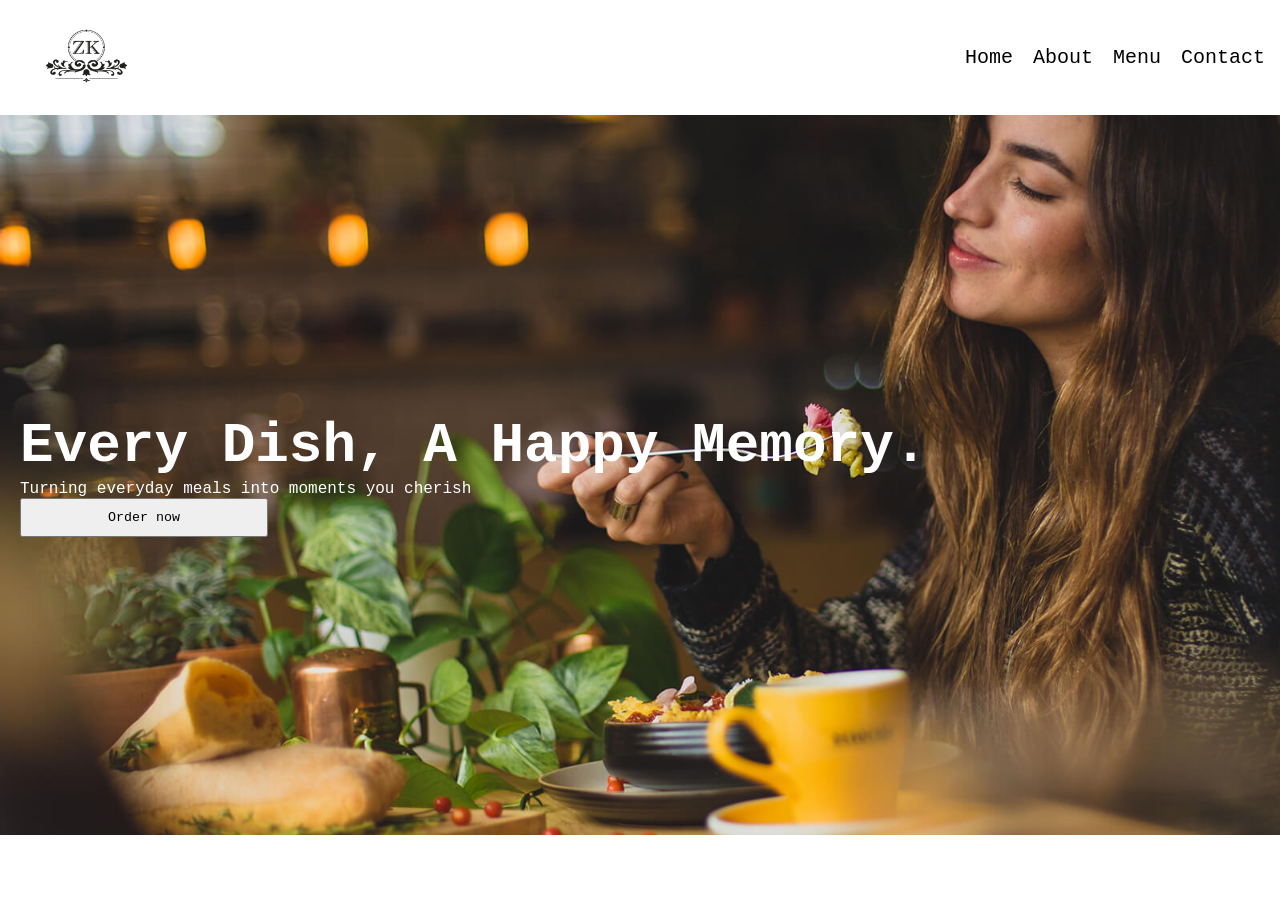
==== index.html @ be9feeba "trial" ====
<!DOCTYPE html>
<html lang="en">

<head>
    <meta charset="UTF-8">
    <meta name="viewport" content="width=device-width, initial-scale=1.0">
    <title>Document</title>
    <link rel="stylesheet" href="css/index.css" />
</head>

<body>

    <header class="header">
        <img src="./images/logo.png" class="logo" />
        <nav class="nav-bar">
            <a href="#">Home</a>
            <a href="#">About</a>
            <a href="#">Menu</a>
            <a href="#">Contact</a>
        </nav>
    </header>
    <main>
        <div class="hero-container">
            <h1 class="hero-page">Every Dish, A Happy Memory.</h1>
            <p>Turning everyday meals into moments you cherish</p>
            <div>
                <button class="order-now">Order now</button>
            </div>

        </div>
    </main>

</body>

</html>
---- css/index.css ----
*{
    font-family: SFMono-Regular, Menlo, Monaco, Consolas, "Liberation Mono", "Courier New", monospace;
     margin:0;
    padding:0;
    box-sizing: border-box;
}


.header {
    background-color:white;

    display:flex;
    flex-direction: row;
    justify-content: space-between;
    align-items: center;
    box-shadow: 0 4px 8px rgba(0,0,0,0.2);
    width:100%;
}
.nav-bar {
    display: flex;
    gap:20px;
    padding:15px;
}
a{
    text-decoration: none;
    font-size:20px;
    color:black
}

.logo {
    width:auto;
    object-fit: contain;
    height:115px;
    display: block;
}

/* ============= hero page starts ============== */

.hero-container{
    background-image: url("../images/hero\ page.jpg");
    height:80vh;
    /* background-position: center; */
   background-repeat: no-repeat;
   background-size: cover;
   background-attachment: fixed;
   color:white;
   padding:20px;
   display:flex;
   flex-direction:column;
   justify-content: center;


}

.hero-page {
    line-height:1.2;
    font-weight: bold;
    
    font-size:3.5em;
}

.order-now {
    padding:10px;
    width:20%;
}
/* ============= hero page starts ============== */
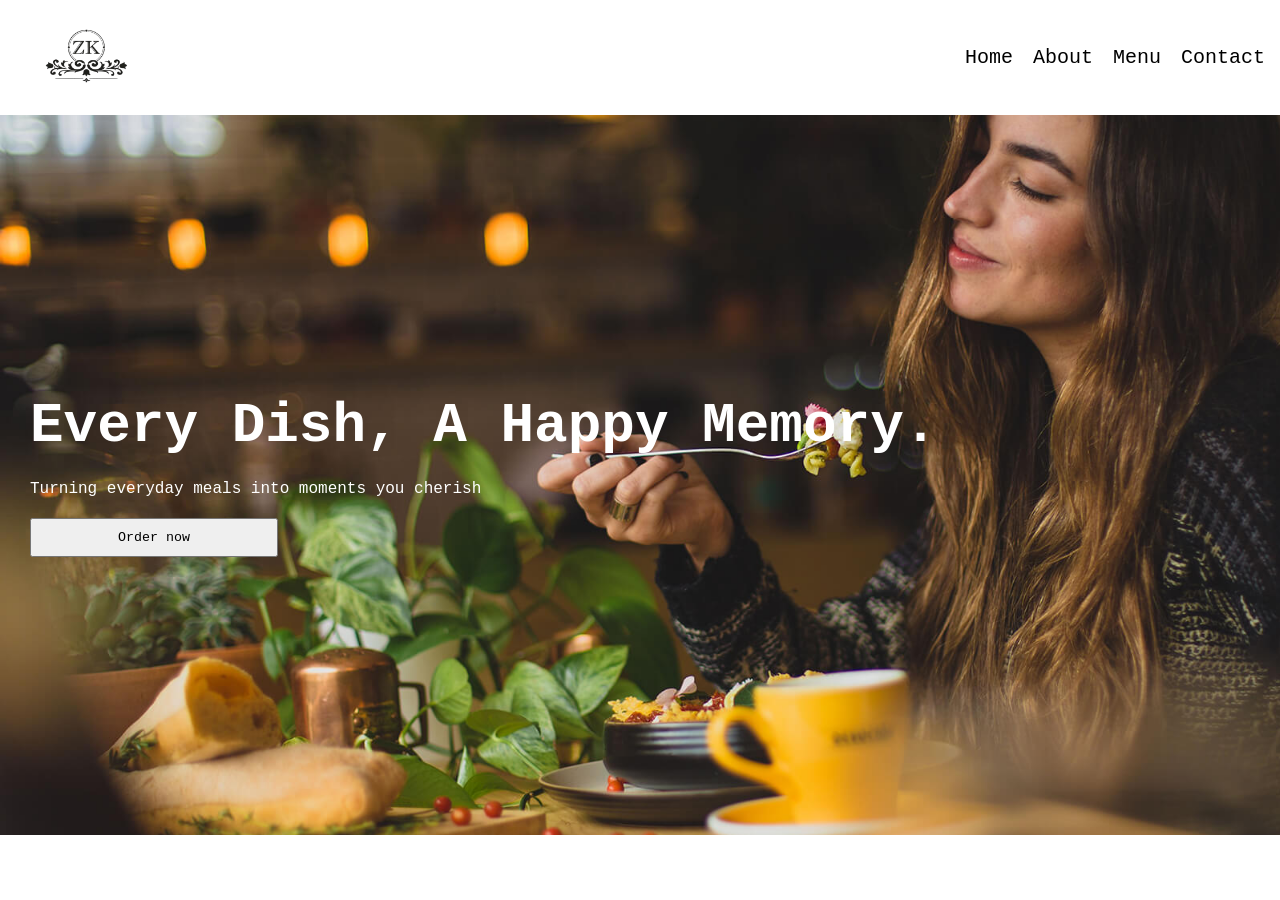
==== commit ace72067: "update alignment" ====
--- a/index.html
+++ b/index.html
@@ -22,7 +22,7 @@
     <main>
         <div class="hero-container">
             <h1 class="hero-page">Every Dish, A Happy Memory.</h1>
-            <p>Turning everyday meals into moments you cherish</p>
+            <p class="hero-para">Turning everyday meals into moments you cherish</p>
             <div>
                 <button class="order-now">Order now</button>
             </div>
--- a/css/index.css
+++ b/css/index.css
@@ -55,13 +55,16 @@
 .hero-page {
     line-height:1.2;
     font-weight: bold;
-    
+    padding:10px;
     font-size:3.5em;
 }
-
+.hero-para {
+    padding:10px;
+}
 .order-now {
     padding:10px;
     width:20%;
+    margin:10px;
 }
 /* ============= hero page starts ============== */
 
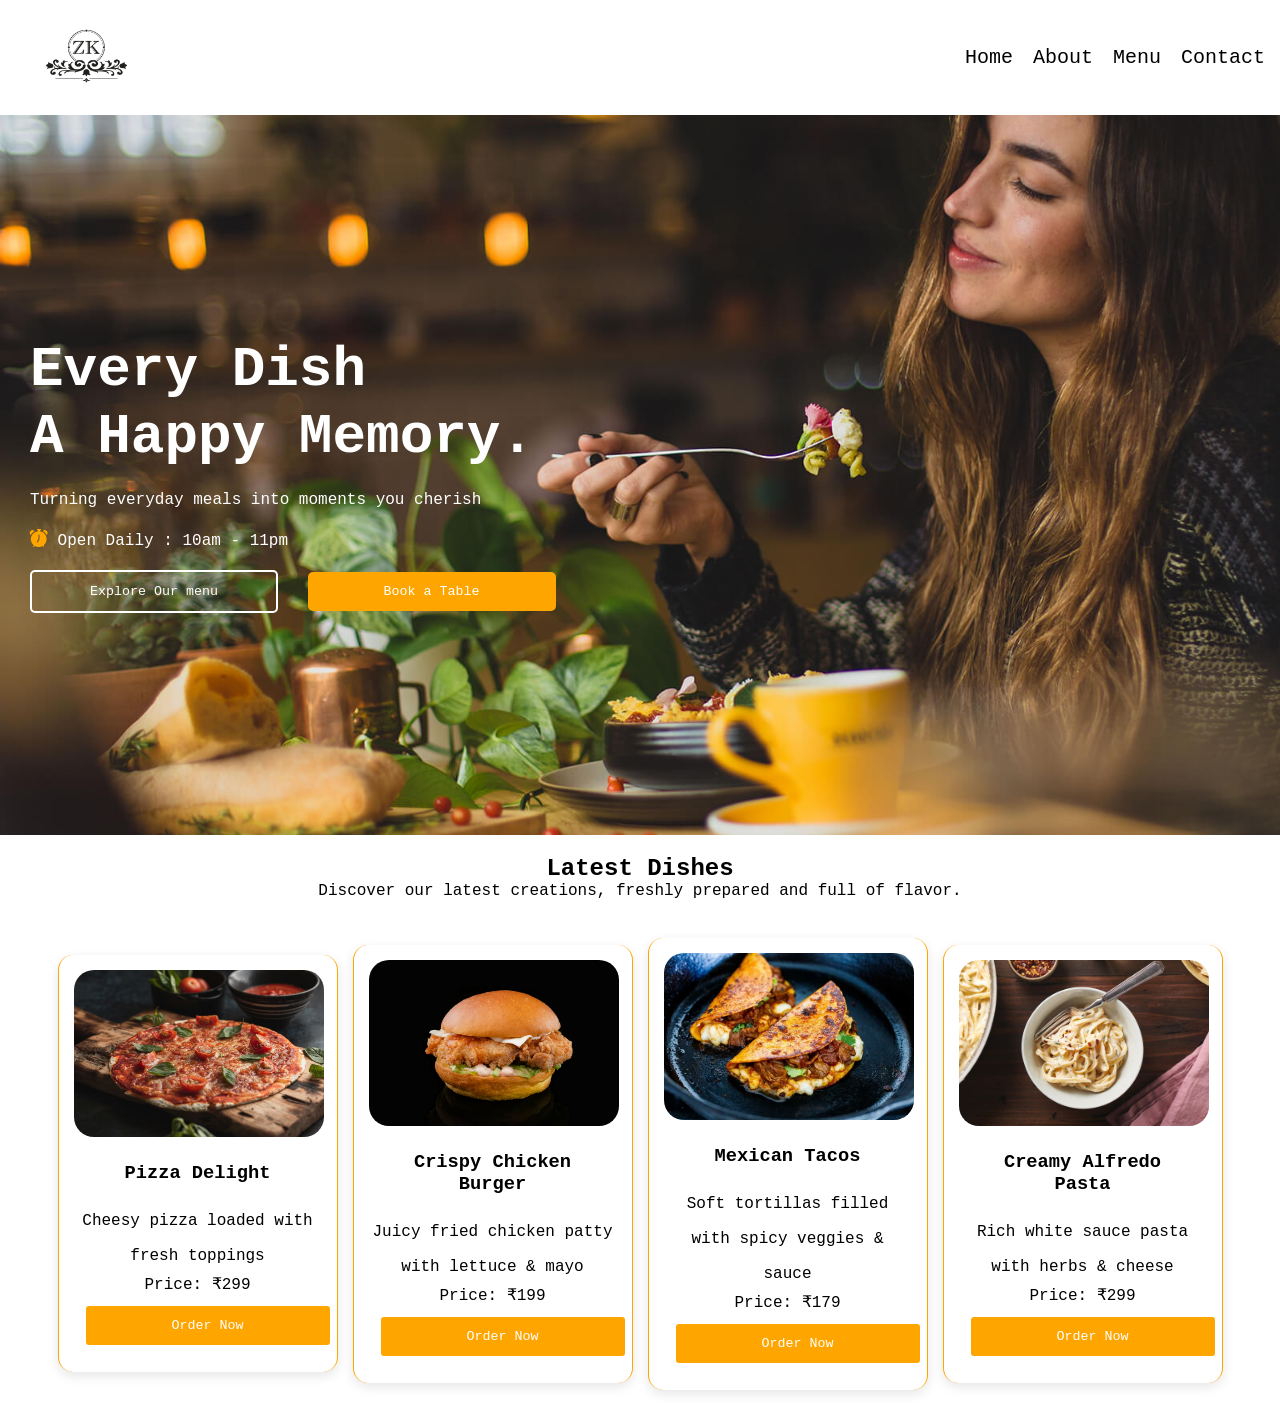
==== commit 1a1c5cb6: "update latest dish section" ====
--- a/index.html
+++ b/index.html
@@ -6,6 +6,7 @@
     <meta name="viewport" content="width=device-width, initial-scale=1.0">
     <title>Document</title>
     <link rel="stylesheet" href="css/index.css" />
+    <link rel="stylesheet" href="https://cdn.jsdelivr.net/npm/bootstrap-icons@1.13.1/font/bootstrap-icons.min.css">
 </head>
 
 <body>
@@ -21,15 +22,72 @@
     </header>
     <main>
         <div class="hero-container">
-            <h1 class="hero-page">Every Dish, A Happy Memory.</h1>
+            <h1 class="hero-page">Every Dish <br />A Happy Memory.</h1>
             <p class="hero-para">Turning everyday meals into moments you cherish</p>
+            <p class="time"> <i class="bi bi-alarm-fill time-icon"></i> Open Daily : 10am - 11pm</p>
             <div>
-                <button class="order-now">Order now</button>
+                <button class="order-now-1">Explore Our menu</button>
+                <button class="explore-now">Book a Table</button>
             </div>
 
         </div>
     </main>
 
+
+
+    <!-- ==========================Latest section ====================  -->
+    <section style="padding:20px; text-align:center">
+        <h1>Latest Dishes</h1>
+        <p>Discover our latest creations, freshly prepared and full of flavor.</p>
+        <br />
+
+        <div class="latest-container">
+            <div class="food-card">
+
+                <img src="./images/pizza-1latest.avif" class="latest-img" />
+                <div class="food-sub-img">
+                    <h3 style="text-align:center;padding:20px;">Pizza Delight</h3>
+                    <p style="line-height:35px;">Cheesy pizza loaded with fresh toppings</p>
+                    <p>Price: ₹299</p>
+                    <button class="order-now">Order Now</button>
+                </div>
+            </div>
+            <div class="food-card">
+
+                <img src="./images/burger-latest.avif" class="latest-img" />
+                <div class="food-sub-img">
+                    <h3 style="text-align:center;padding:20px;">Crispy Chicken Burger</h3>
+                    <p style="line-height:35px;">Juicy fried chicken patty with lettuce & mayo</p>
+                    <p>Price: ₹199</p>
+                    <button class="order-now">Order Now</button>
+                </div>
+            </div>
+            <div class="food-card">
+
+                <img src="./images/mexiaca-1.webp" class="latest-img" />
+                <div class="food-sub-img">
+                    <h3 style="text-align:center;padding:20px;">Mexican Tacos</h3>
+                    <p style="line-height:35px;">Soft tortillas filled with spicy veggies & sauce</p>
+                    <p>Price: ₹179</p>
+                    <button class="order-now">Order Now</button>
+                </div>
+            </div>
+            <div class="food-card">
+
+                <img src="./images/pasta-1.jpg" class="latest-img" />
+                <div class="food-sub-img">
+                    <h3 style="text-align:center;padding:20px;">Creamy Alfredo Pasta</h3>
+                    <p style="line-height:35px;">Rich white sauce pasta with herbs & cheese</p>
+                    <p>Price: ₹299</p>
+                    <button class="order-now">Order Now</button>
+                </div>
+            </div>
+        </div>
+
+    </section>
+
+    <!-- ==========================Latest section ==================== -->
+
 </body>
 
 </html>
--- a/css/index.css
+++ b/css/index.css
@@ -1,70 +1,143 @@
-*{
+* {
     font-family: SFMono-Regular, Menlo, Monaco, Consolas, "Liberation Mono", "Courier New", monospace;
-     margin:0;
-    padding:0;
+    margin: 0;
+    padding: 0;
     box-sizing: border-box;
+
 }
 
 
+
 .header {
-    background-color:white;
+    background-color: white;
 
-    display:flex;
+    display: flex;
     flex-direction: row;
     justify-content: space-between;
     align-items: center;
-    box-shadow: 0 4px 8px rgba(0,0,0,0.2);
-    width:100%;
+    box-shadow: 0 4px 8px rgba(0, 0, 0, 0.2);
+    width: 100%;
 }
+
 .nav-bar {
     display: flex;
-    gap:20px;
-    padding:15px;
+    gap: 20px;
+    padding: 15px;
 }
-a{
+
+a {
     text-decoration: none;
-    font-size:20px;
-    color:black
+    font-size: 20px;
+    color: black
 }
 
 .logo {
-    width:auto;
+    width: auto;
     object-fit: contain;
-    height:115px;
+    height: 115px;
     display: block;
 }
 
 /* ============= hero page starts ============== */
 
-.hero-container{
+.hero-container {
     background-image: url("../images/hero\ page.jpg");
-    height:80vh;
+    height: 80vh;
     /* background-position: center; */
-   background-repeat: no-repeat;
-   background-size: cover;
-   background-attachment: fixed;
-   color:white;
-   padding:20px;
-   display:flex;
-   flex-direction:column;
-   justify-content: center;
+    background-repeat: no-repeat;
+    background-size: cover;
+    background-attachment: fixed;
+    color: white;
+    padding: 20px;
+    display: flex;
+    flex-direction: column;
+    justify-content: center;
 
 
 }
 
 .hero-page {
-    line-height:1.2;
+    line-height: 1.2;
     font-weight: bold;
-    padding:10px;
-    font-size:3.5em;
+    padding: 10px;
+    font-size: 3.5em;
 }
+
 .hero-para {
-    padding:10px;
+    padding: 10px;
 }
-.order-now {
-    padding:10px;
-    width:20%;
-    margin:10px;
+
+.order-now-1 {
+    padding: 12px;
+    width: 20%;
+    margin: 10px;
+    background-color: transparent;
+    border: 2px solid white;
+    border-radius: 5px;
+    color: white;
 }
+
+.explore-now {
+    padding: 12px;
+    width: 20%;
+    margin: 10px;
+    background-color: orange;
+    /* border: 2px solid white; */
+    border-radius: 5px;
+    color: white;
+    border-style: none;
+
+}
+
+.time {
+    padding: 10px;
+}
+
+.time-icon {
+    color: orange;
+    font-size: 18px;
+}
+
 /* ============= hero page starts ============== */
 
+/* ============= latest Dishes ============== */
+
+.latest-img {
+    width: 250px;
+    object-fit: cover;
+    border-radius: 20px;
+}
+
+.latest-container {
+    margin-top: 20px;
+    display: flex;
+    flex-direction: row;
+    gap: 15px;
+    flex-wrap: wrap;
+    justify-content: center;
+    align-items: center;
+}
+
+.food-card {
+    padding: 15px;
+    border-radius: 15px;
+    background-color:white;
+    box-shadow: 0 4px 12px rgba(0, 0, 0, 0.1);
+    color:black;
+    width: 280px;
+    border-right: 1px solid orange;
+    border-left: 1px solid orange;
+} 
+
+
+.order-now {
+    padding: 12px;
+    width: 100%;
+    margin: 10px;
+    background-color:orange;
+    border: 2px solid white;
+    border-radius: 5px;
+    color: white;
+}
+
+/* ============= latest Dishes ============== */
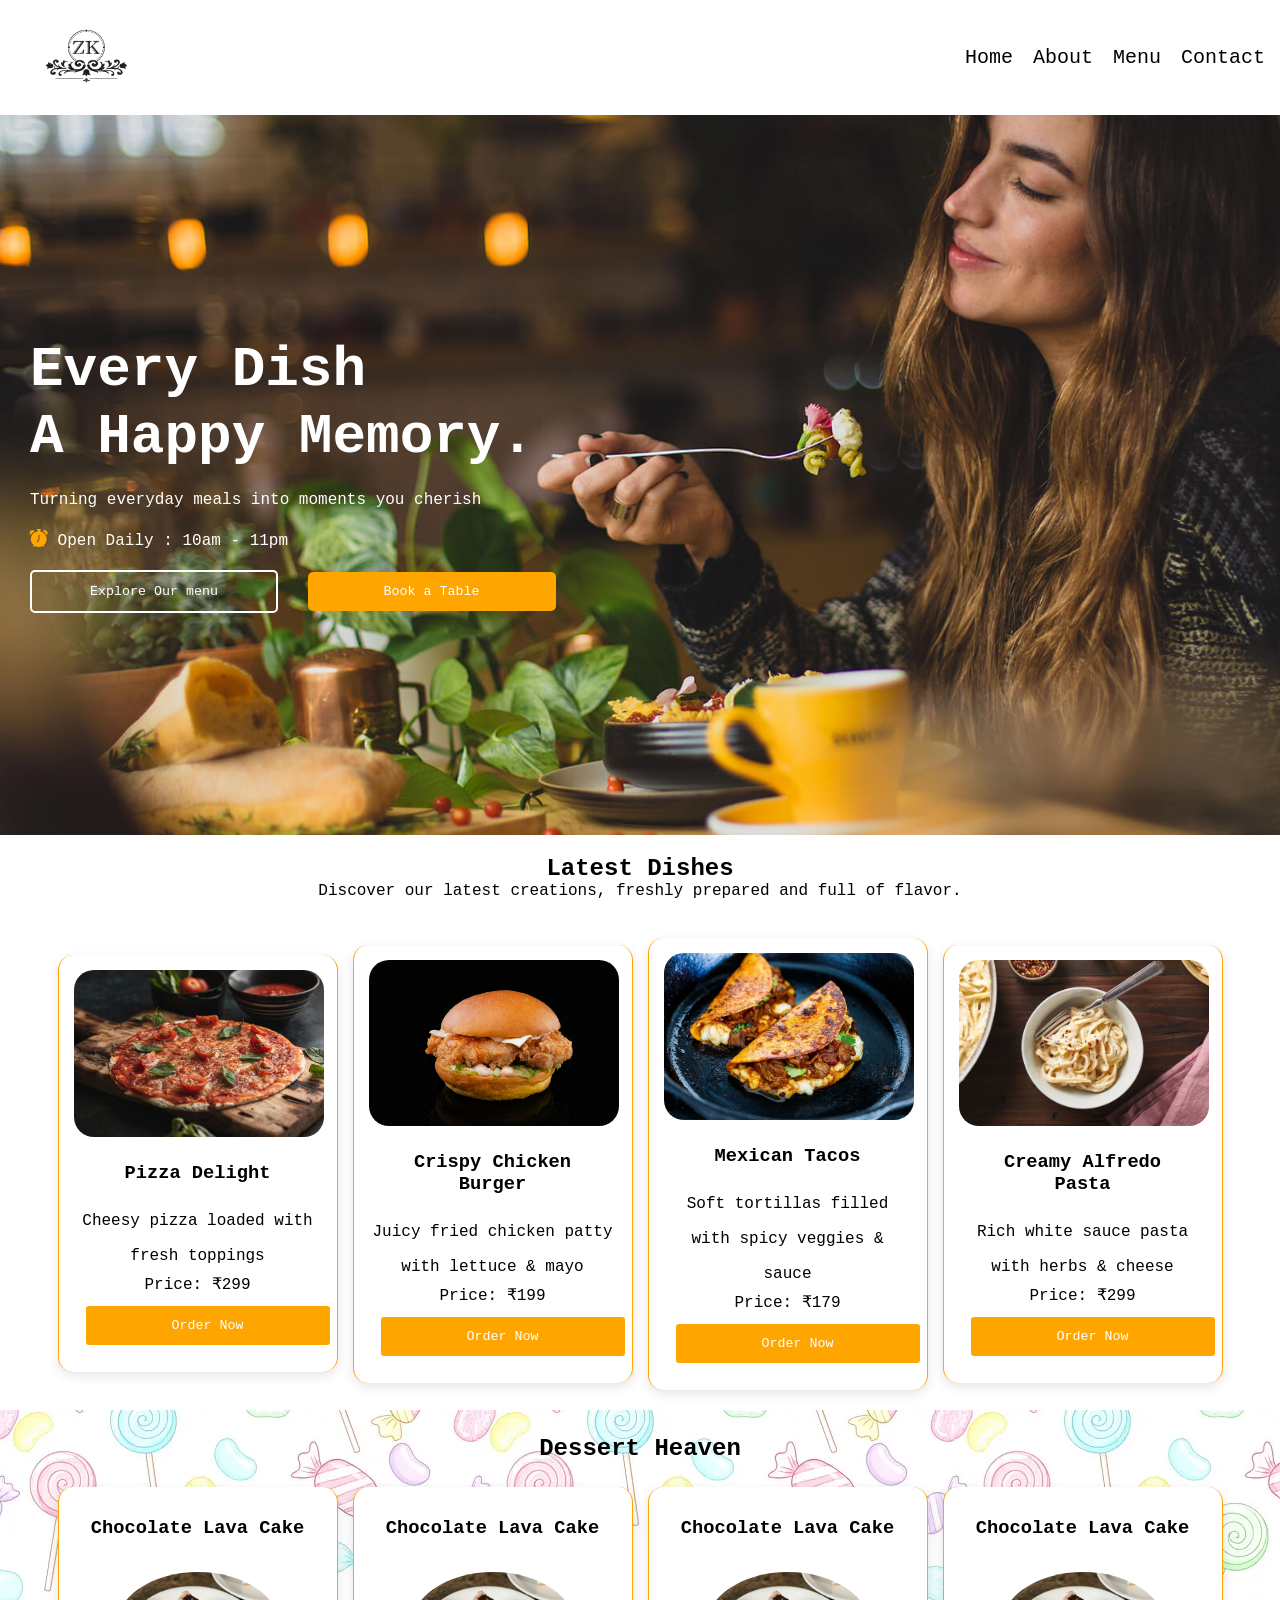
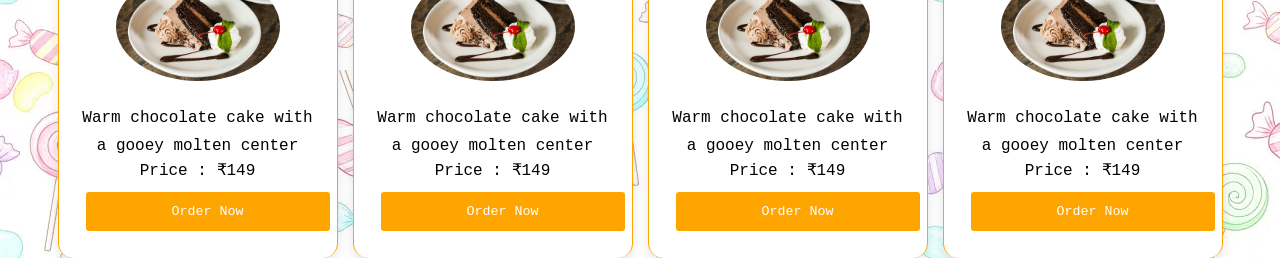
==== commit 946c5d60: "sweet section" ====
--- a/index.html
+++ b/index.html
@@ -88,6 +88,48 @@
 
     <!-- ==========================Latest section ==================== -->
 
+
+    <section class="desert-section">
+        <h1 style = "text-align: center; padding:25px;">Dessert Heaven</h1>
+
+        <div class="sweet-container">
+            <div class="sweet-sub">
+                <h3 style="padding:15px;">Chocolate Lava Cake</h3>
+                <img src="./images/s-1.avif" class="sweet-image" />
+
+                <p style="line-height:28px;">Warm chocolate cake with a gooey molten center</p>
+                <p>Price : ₹149</p>
+                <button class="order-now">Order Now</button>
+            </div>
+             <div class="sweet-sub">
+                <h3 style="padding:15px;">Chocolate Lava Cake</h3>
+                <img src="./images/s-1.avif" class="sweet-image" />
+
+                <p style="line-height:28px;">Warm chocolate cake with a gooey molten center</p>
+                <p>Price : ₹149</p>
+                <button class="order-now">Order Now</button>
+            </div>
+             <div class="sweet-sub">
+                <h3 style="padding:15px;">Chocolate Lava Cake</h3>
+                <img src="./images/s-1.avif" class="sweet-image" />
+
+                <p style="line-height:28px;">Warm chocolate cake with a gooey molten center</p>
+                <p>Price : ₹149</p>
+                <button class="order-now">Order Now</button>
+            </div>
+             <div class="sweet-sub">
+                <h3 style="padding:15px;">Chocolate Lava Cake</h3>
+                <img src="./images/s-1.avif" class="sweet-image" />
+
+                <p style="line-height:28px;">Warm chocolate cake with a gooey molten center</p>
+                <p>Price : ₹149</p>
+                <button class="order-now">Order Now</button>
+            </div>
+
+
+        </div>
+    </section>
+
 </body>
 
 </html>
--- a/css/index.css
+++ b/css/index.css
@@ -121,23 +121,56 @@
 .food-card {
     padding: 15px;
     border-radius: 15px;
-    background-color:white;
+    background-color: white;
     box-shadow: 0 4px 12px rgba(0, 0, 0, 0.1);
-    color:black;
+    color: black;
     width: 280px;
     border-right: 1px solid orange;
     border-left: 1px solid orange;
-} 
+}
 
 
 .order-now {
     padding: 12px;
     width: 100%;
     margin: 10px;
-    background-color:orange;
+    background-color: orange;
     border: 2px solid white;
     border-radius: 5px;
     color: white;
 }
 
-/* ============= latest Dishes ============== */+/* ============= latest Dishes ============== */
+
+.desert-section {
+    background-image: url("../images/sweet-heropage.webp")
+}
+
+.sweet-image {
+    width: 200px;
+    border-radius: 50%;
+    padding:18px;
+}
+
+.sweet-container {
+    display: flex;
+    flex-direction: row;
+    gap: 15px;
+    flex-wrap: wrap;
+    justify-content: center;
+    align-items: center;
+
+}
+
+.sweet-sub {
+    width: 280px;
+    padding: 15px;
+    border-radius: 15px;
+    background-color: white;
+    box-shadow: 0 4px 12px rgba(0, 0, 0, 0.1);
+    color: black;
+   text-align: center;
+    border-right: 1px solid orange;
+    border-left: 1px solid orange;
+
+}
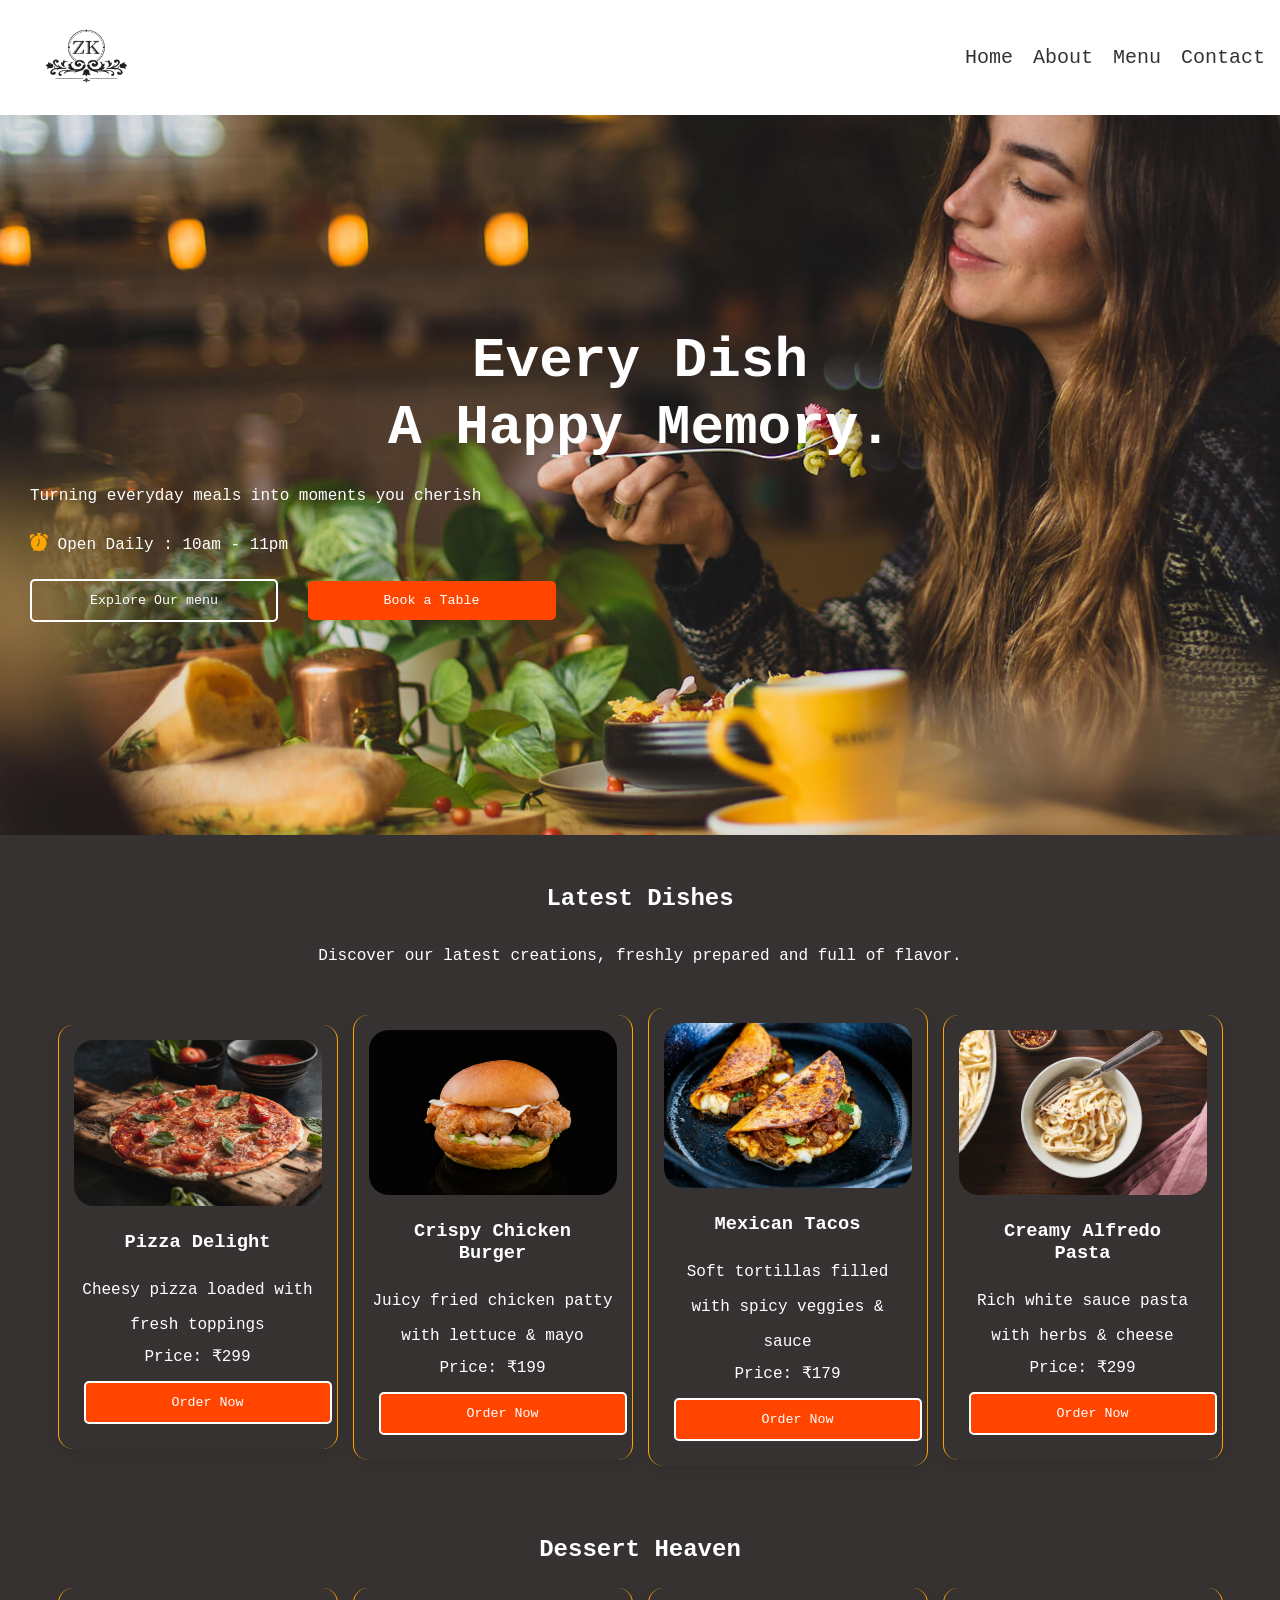
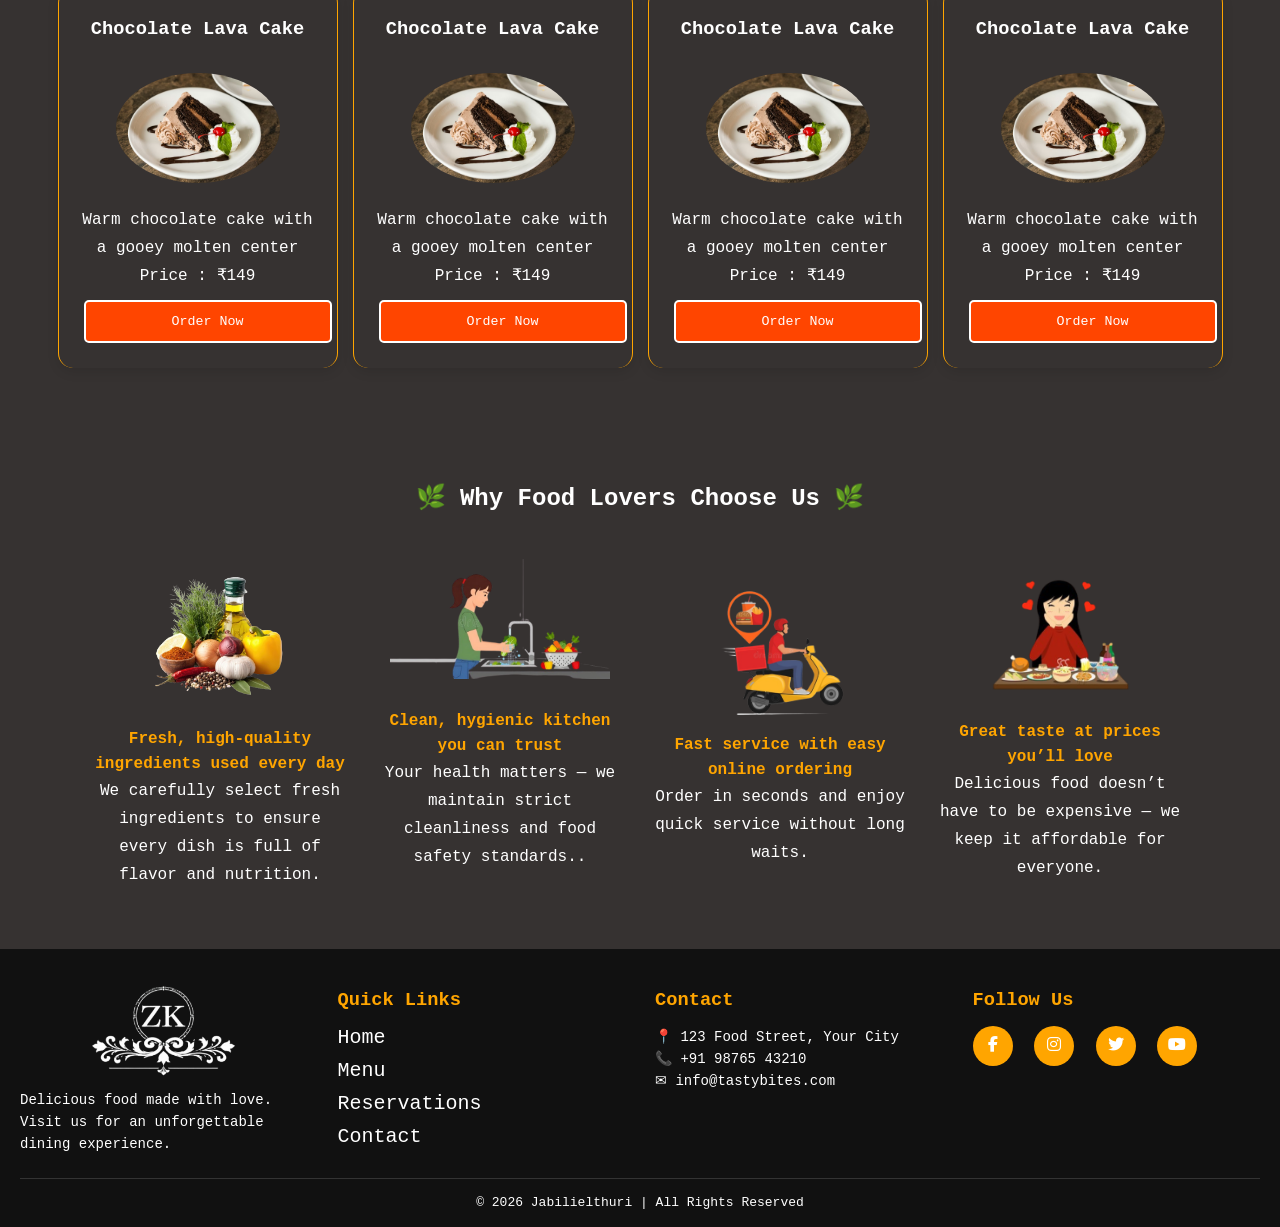
==== commit 426d0648: "add footer" ====
--- a/index.html
+++ b/index.html
@@ -7,6 +7,7 @@
     <title>Document</title>
     <link rel="stylesheet" href="css/index.css" />
     <link rel="stylesheet" href="https://cdn.jsdelivr.net/npm/bootstrap-icons@1.13.1/font/bootstrap-icons.min.css">
+    <link rel="stylesheet" href="https://cdnjs.cloudflare.com/ajax/libs/font-awesome/6.5.0/css/all.min.css">
 </head>
 
 <body>
@@ -88,9 +89,10 @@
 
     <!-- ==========================Latest section ==================== -->
 
+    <!-- ==========================Desert section ==================== -->
 
     <section class="desert-section">
-        <h1 style = "text-align: center; padding:25px;">Dessert Heaven</h1>
+        <h1 style="text-align: center; padding:25px;">Dessert Heaven</h1>
 
         <div class="sweet-container">
             <div class="sweet-sub">
@@ -101,23 +103,23 @@
                 <p>Price : ₹149</p>
                 <button class="order-now">Order Now</button>
             </div>
-             <div class="sweet-sub">
-                <h3 style="padding:15px;">Chocolate Lava Cake</h3>
-                <img src="./images/s-1.avif" class="sweet-image" />
-
-                <p style="line-height:28px;">Warm chocolate cake with a gooey molten center</p>
-                <p>Price : ₹149</p>
-                <button class="order-now">Order Now</button>
-            </div>
-             <div class="sweet-sub">
-                <h3 style="padding:15px;">Chocolate Lava Cake</h3>
-                <img src="./images/s-1.avif" class="sweet-image" />
-
-                <p style="line-height:28px;">Warm chocolate cake with a gooey molten center</p>
-                <p>Price : ₹149</p>
-                <button class="order-now">Order Now</button>
-            </div>
-             <div class="sweet-sub">
+            <div class="sweet-sub">
+                <h3 style="padding:15px;">Chocolate Lava Cake</h3>
+                <img src="./images/s-1.avif" class="sweet-image" />
+
+                <p style="line-height:28px;">Warm chocolate cake with a gooey molten center</p>
+                <p>Price : ₹149</p>
+                <button class="order-now">Order Now</button>
+            </div>
+            <div class="sweet-sub">
+                <h3 style="padding:15px;">Chocolate Lava Cake</h3>
+                <img src="./images/s-1.avif" class="sweet-image" />
+
+                <p style="line-height:28px;">Warm chocolate cake with a gooey molten center</p>
+                <p>Price : ₹149</p>
+                <button class="order-now">Order Now</button>
+            </div>
+            <div class="sweet-sub">
                 <h3 style="padding:15px;">Chocolate Lava Cake</h3>
                 <img src="./images/s-1.avif" class="sweet-image" />
 
@@ -130,6 +132,92 @@
         </div>
     </section>
 
+    <!-- ==========================Latest section ==================== -->
+
+    <!-- ==========================Why choose us  section ==================== -->
+
+    <section>
+        <h1>🌿 Why Food Lovers Choose Us 🌿</h1>
+
+        <div class="choose-container">
+            <div class="choose-card">
+                <img src="./images/fresh-1.png" class="fresh-img" />
+                <h4>Fresh, high-quality ingredients used every day</h4>
+                <p>We carefully select fresh ingredients to ensure every dish is full of flavor and nutrition.</p>
+
+            </div>
+            <div class="choose-card">
+                <img src="./images/why-cleaning.png" class="fresh-img-1" />
+                <h4 style="padding-top:25px;">Clean, hygienic kitchen you can trust</h4>
+                <p>Your health matters — we maintain strict cleanliness and food safety standards..</p>
+
+            </div>
+
+            <div class="choose-card">
+                <img src="./images/why-fast.png" class="fresh-img" />
+                <h4 style="margin-top:-15px;">Fast service with easy online ordering</h4>
+                <p>Order in seconds and enjoy quick service without long waits.</p>
+
+            </div>
+
+            <div class="choose-card">
+                <img src="./images/happy-food.png" class="fresh-img" />
+                <h4 style="margin-top:-25px;">Great taste at prices you’ll love</h4>
+                <p>Delicious food doesn’t have to be expensive — we keep it affordable for everyone.</p>
+
+            </div>
+
+
+
+        </div>
+
+    </section>
+
+    <!-- ==========================Why choose us  section ==================== -->
+
+    <footer class="footer">
+        <div class="footer-container">
+
+            <div class="footer-section">
+                <img src="./images/white-logo-1.png" class="logo-1" />
+                <p style="margin-top:-45px;">Delicious food made with love. Visit us for an unforgettable dining experience.</p>
+            </div>
+
+            <div class="footer-section">
+                <h3>Quick Links</h3>
+                <ul>
+                    <li><a href="#">Home</a></li>
+                    <li><a href="#">Menu</a></li>
+                    <li><a href="#">Reservations</a></li>
+                    <li><a href="#">Contact</a></li>
+                </ul>
+            </div>
+
+            <div class="footer-section">
+                <h3>Contact</h3>
+                <p>📍 123 Food Street, Your City</p>
+                <p>📞 +91 98765 43210</p>
+                <p>✉ info@tastybites.com</p>
+            </div>
+
+            <div class="footer-section">
+                <h3>Follow Us</h3>
+                <div class="socials">
+                    <a href="#"><i class="fab fa-facebook-f"></i></a>
+                    <a href="#"><i class="fab fa-instagram"></i></a>
+                    <a href="#"><i class="fab fa-twitter"></i></a>
+                    <a href="#"><i class="fab fa-youtube"></i></a>
+                </div>
+            </div>
+
+        </div>
+
+        <div class="footer-bottom">
+            <p>© 2026 Jabilielthuri | All Rights Reserved</p>
+        </div>
+    </footer>
+
+
 </body>
 
 </html>
--- a/css/index.css
+++ b/css/index.css
@@ -7,6 +7,14 @@
 }
 
 
+body {
+    font-family:
+        "Noto Color Emoji",
+        "Segoe UI Emoji",
+        "Apple Color Emoji",
+        sans-serif;
+    background-color: #363231;
+}
 
 .header {
     background-color: white;
@@ -24,6 +32,16 @@
     gap: 20px;
     padding: 15px;
 }
+
+@media (max-width:996px) {
+    .nav-bar {
+        display: none;
+
+    }
+
+
+}
+
 
 a {
     text-decoration: none;
@@ -81,7 +99,7 @@
     padding: 12px;
     width: 20%;
     margin: 10px;
-    background-color: orange;
+    background-color: orangered;
     /* border: 2px solid white; */
     border-radius: 5px;
     color: white;
@@ -121,9 +139,9 @@
 .food-card {
     padding: 15px;
     border-radius: 15px;
-    background-color: white;
+    background-color: transparent;
     box-shadow: 0 4px 12px rgba(0, 0, 0, 0.1);
-    color: black;
+    color: white;
     width: 280px;
     border-right: 1px solid orange;
     border-left: 1px solid orange;
@@ -134,7 +152,7 @@
     padding: 12px;
     width: 100%;
     margin: 10px;
-    background-color: orange;
+    background-color: orangered;
     border: 2px solid white;
     border-radius: 5px;
     color: white;
@@ -143,13 +161,16 @@
 /* ============= latest Dishes ============== */
 
 .desert-section {
-    background-image: url("../images/sweet-heropage.webp")
+    /* background-image: url("../images/sweet-heropage.webp"); */
+    padding: 25px;
+    height: auto;
+    color: white;
 }
 
 .sweet-image {
     width: 200px;
     border-radius: 50%;
-    padding:18px;
+    padding: 18px;
 }
 
 .sweet-container {
@@ -166,11 +187,194 @@
     width: 280px;
     padding: 15px;
     border-radius: 15px;
-    background-color: white;
+    background-color: transparent;
     box-shadow: 0 4px 12px rgba(0, 0, 0, 0.1);
     color: black;
-   text-align: center;
+    text-align: center;
     border-right: 1px solid orange;
     border-left: 1px solid orange;
 
+}
+
+.choose-container {
+    display: flex;
+    flex-direction: row;
+    flex-wrap: wrap;
+    justify-content: center;
+    align-items: center;
+    gap: 30px;
+
+
+}
+
+.choose-card {
+    width: 250px;
+    text-align: center;
+}
+
+p {
+    line-height: 28px;
+    color: white;
+}
+
+h4 {
+    line-height: 25px;
+    color: orange;
+}
+
+h1 {
+    text-align: center;
+    padding: 30px;
+    color: white;
+}
+
+h3 {
+    color: white;
+}
+
+.fresh-img {
+    width: 180px;
+    padding: 20px;
+}
+
+.fresh-img-1 {
+    width: 220px;
+}
+
+
+
+
+h1,
+h2,
+h3,
+h4,
+h5,
+h6 {}
+
+a,
+a:hover,
+a:focus,
+a:active {
+    text-decoration: none;
+    outline: none;
+}
+
+a,
+a:active,
+a:focus {
+    color: #333;
+    text-decoration: none;
+    transition-timing-function: ease-in-out;
+    -ms-transition-timing-function: ease-in-out;
+    -moz-transition-timing-function: ease-in-out;
+    -webkit-transition-timing-function: ease-in-out;
+    -o-transition-timing-function: ease-in-out;
+    transition-duration: .2s;
+    -ms-transition-duration: .2s;
+    -moz-transition-duration: .2s;
+    -webkit-transition-duration: .2s;
+    -o-transition-duration: .2s;
+}
+
+ul {
+    margin: 0;
+    padding: 0;
+    list-style: none;
+}
+
+img {
+    max-width: 100%;
+    height: auto;
+}
+
+section {
+    padding: 60px 0;
+    /* min-height: 100vh;*/
+}
+
+
+
+body {
+    margin: 0;
+    font-family: Arial, sans-serif;
+}
+
+.footer {
+    background-color: #111;
+    color: #fff;
+    padding: 40px 20px 10px;
+}
+
+.footer-container {
+    display: grid;
+    grid-template-columns: repeat(auto-fit, minmax(220px, 1fr));
+    gap: 30px;
+}
+
+.footer-section h2,
+.footer-section h3 {
+    margin-bottom: 15px;
+    color:orange;
+}
+
+.footer-section p {
+    font-size: 14px;
+    line-height: 1.6;
+}
+
+.footer-section ul {
+    list-style: none;
+    padding: 0;
+}
+
+.footer-section ul li {
+    margin-bottom: 10px;
+}
+
+.footer-section ul li a {
+    text-decoration: none;
+    color: white;
+    transition: 0.3s;
+}
+
+.footer-section ul li a:hover {
+    color: #ff9800;
+}
+
+/* Social Icons */
+.socials a {
+    display: inline-block;
+    margin-right: 12px;
+    width: 40px;
+    height: 40px;
+    line-height: 40px;
+    text-align: center;
+    background: orange;
+    border-radius: 50%;
+    color: #fff;
+    transition: 0.3s;
+    font-size: 16px;
+}
+
+.socials a:hover {
+    background: #ff9800;
+    color: #111;
+    transform: scale(1.1);
+}
+
+.logo {
+    color: #ff9800;
+}
+
+.footer-bottom {
+    text-align: center;
+    border-top: 1px solid #333;
+    margin-top: 20px;
+    padding-top: 10px;
+    font-size: 13px;
+    color: #aaa;
+}
+
+.logo-1 {
+    margin-top:-18%;
 }
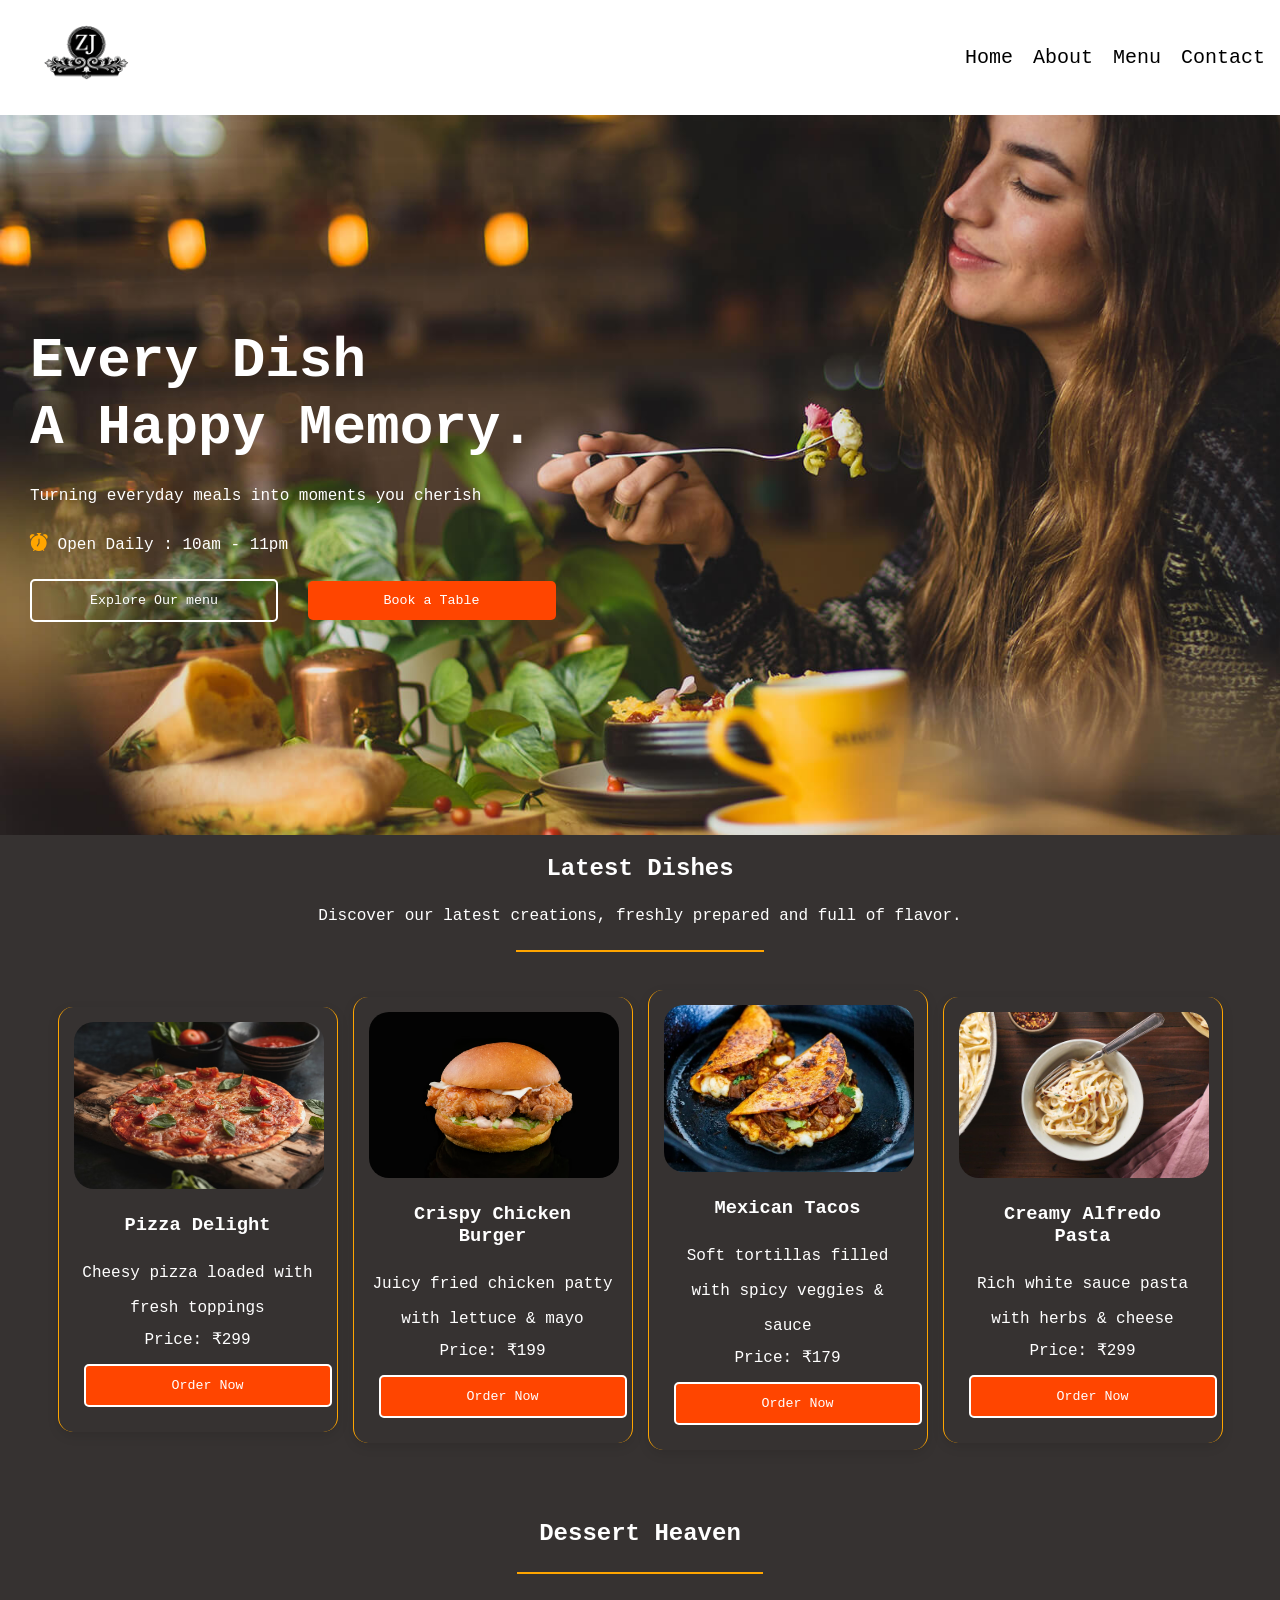
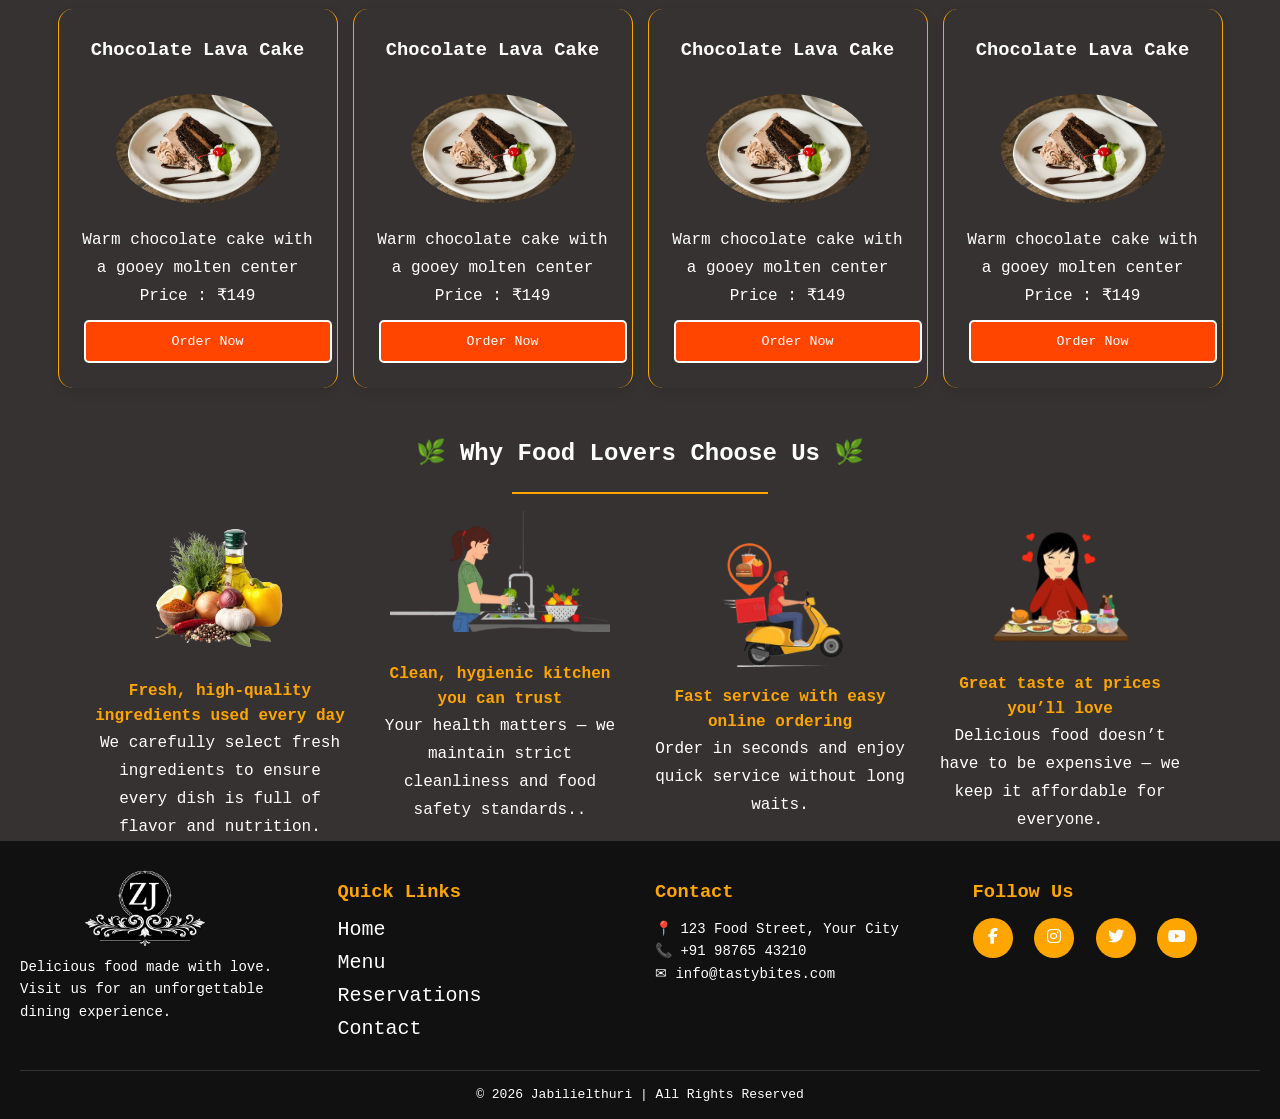
==== commit 855bfcc8: "added about.html page" ====
--- a/index.html
+++ b/index.html
@@ -6,6 +6,7 @@
     <meta name="viewport" content="width=device-width, initial-scale=1.0">
     <title>Document</title>
     <link rel="stylesheet" href="css/index.css" />
+      <link rel="stylesheet" href="css/navbar.css" />
     <link rel="stylesheet" href="https://cdn.jsdelivr.net/npm/bootstrap-icons@1.13.1/font/bootstrap-icons.min.css">
     <link rel="stylesheet" href="https://cdnjs.cloudflare.com/ajax/libs/font-awesome/6.5.0/css/all.min.css">
 </head>
@@ -13,17 +14,17 @@
 <body>
 
     <header class="header">
-        <img src="./images/logo.png" class="logo" />
+        <img src="./images/black logo.png" class="logo" />
         <nav class="nav-bar">
-            <a href="#">Home</a>
-            <a href="#">About</a>
+            <a href="index.html">Home</a>
+            <a href="about.html">About</a>
             <a href="#">Menu</a>
             <a href="#">Contact</a>
         </nav>
     </header>
     <main>
         <div class="hero-container">
-            <h1 class="hero-page">Every Dish <br />A Happy Memory.</h1>
+            <h1 id="hero-page">Every Dish <br />A Happy Memory.</h1>
             <p class="hero-para">Turning everyday meals into moments you cherish</p>
             <p class="time"> <i class="bi bi-alarm-fill time-icon"></i> Open Daily : 10am - 11pm</p>
             <div>
@@ -39,7 +40,8 @@
     <!-- ==========================Latest section ====================  -->
     <section style="padding:20px; text-align:center">
         <h1>Latest Dishes</h1>
-        <p>Discover our latest creations, freshly prepared and full of flavor.</p>
+        <p style="padding:20px;">Discover our latest creations, freshly prepared and full of flavor.</p>
+        <hr style="border: 1px solid orange; width: 20%; margin: 0 auto;">
         <br />
 
         <div class="latest-container">
@@ -93,6 +95,7 @@
 
     <section class="desert-section">
         <h1 style="text-align: center; padding:25px;">Dessert Heaven</h1>
+        <hr style="border: 1px solid orange; width: 20%; margin: 0 auto;">
 
         <div class="sweet-container">
             <div class="sweet-sub">
@@ -137,8 +140,9 @@
     <!-- ==========================Why choose us  section ==================== -->
 
     <section>
-        <h1>🌿 Why Food Lovers Choose Us 🌿</h1>
-
+        <h1 style="color:white;text-align:center;padding:25px;">🌿 Why Food Lovers Choose Us 🌿</h1>
+
+        <hr style="border: 1px solid orange; width: 20%; margin: 0 auto;">
         <div class="choose-container">
             <div class="choose-card">
                 <img src="./images/fresh-1.png" class="fresh-img" />
@@ -179,7 +183,7 @@
         <div class="footer-container">
 
             <div class="footer-section">
-                <img src="./images/white-logo-1.png" class="logo-1" />
+                <img src="./images/logo-zj-white.png" class="logo-1" />
                 <p style="margin-top:-45px;">Delicious food made with love. Visit us for an unforgettable dining experience.</p>
             </div>
 
--- a/css/index.css
+++ b/css/index.css
@@ -7,54 +7,6 @@
 }
 
 
-body {
-    font-family:
-        "Noto Color Emoji",
-        "Segoe UI Emoji",
-        "Apple Color Emoji",
-        sans-serif;
-    background-color: #363231;
-}
-
-.header {
-    background-color: white;
-
-    display: flex;
-    flex-direction: row;
-    justify-content: space-between;
-    align-items: center;
-    box-shadow: 0 4px 8px rgba(0, 0, 0, 0.2);
-    width: 100%;
-}
-
-.nav-bar {
-    display: flex;
-    gap: 20px;
-    padding: 15px;
-}
-
-@media (max-width:996px) {
-    .nav-bar {
-        display: none;
-
-    }
-
-
-}
-
-
-a {
-    text-decoration: none;
-    font-size: 20px;
-    color: black
-}
-
-.logo {
-    width: auto;
-    object-fit: contain;
-    height: 115px;
-    display: block;
-}
 
 /* ============= hero page starts ============== */
 
@@ -74,7 +26,7 @@
 
 }
 
-.hero-page {
+#hero-page {
     line-height: 1.2;
     font-weight: bold;
     padding: 10px;
@@ -180,6 +132,7 @@
     flex-wrap: wrap;
     justify-content: center;
     align-items: center;
+    margin-top:35px;
 
 }
 
@@ -222,10 +175,8 @@
     color: orange;
 }
 
-h1 {
-    text-align: center;
-    padding: 30px;
-    color: white;
+h1{
+    color:white;
 }
 
 h3 {
@@ -244,137 +195,23 @@
 
 
 
-h1,
-h2,
-h3,
-h4,
-h5,
-h6 {}
-
-a,
-a:hover,
-a:focus,
-a:active {
-    text-decoration: none;
-    outline: none;
-}
-
-a,
-a:active,
-a:focus {
-    color: #333;
-    text-decoration: none;
-    transition-timing-function: ease-in-out;
-    -ms-transition-timing-function: ease-in-out;
-    -moz-transition-timing-function: ease-in-out;
-    -webkit-transition-timing-function: ease-in-out;
-    -o-transition-timing-function: ease-in-out;
-    transition-duration: .2s;
-    -ms-transition-duration: .2s;
-    -moz-transition-duration: .2s;
-    -webkit-transition-duration: .2s;
-    -o-transition-duration: .2s;
-}
-
-ul {
-    margin: 0;
-    padding: 0;
-    list-style: none;
-}
-
-img {
-    max-width: 100%;
-    height: auto;
-}
-
-section {
-    padding: 60px 0;
-    /* min-height: 100vh;*/
-}
-
-
-
-body {
-    margin: 0;
-    font-family: Arial, sans-serif;
-}
-
-.footer {
-    background-color: #111;
-    color: #fff;
-    padding: 40px 20px 10px;
-}
-
-.footer-container {
-    display: grid;
-    grid-template-columns: repeat(auto-fit, minmax(220px, 1fr));
-    gap: 30px;
-}
-
-.footer-section h2,
-.footer-section h3 {
-    margin-bottom: 15px;
-    color:orange;
-}
-
-.footer-section p {
-    font-size: 14px;
-    line-height: 1.6;
-}
-
-.footer-section ul {
-    list-style: none;
-    padding: 0;
-}
-
-.footer-section ul li {
-    margin-bottom: 10px;
-}
-
-.footer-section ul li a {
-    text-decoration: none;
-    color: white;
-    transition: 0.3s;
-}
-
-.footer-section ul li a:hover {
-    color: #ff9800;
-}
-
-/* Social Icons */
-.socials a {
-    display: inline-block;
-    margin-right: 12px;
-    width: 40px;
-    height: 40px;
-    line-height: 40px;
-    text-align: center;
-    background: orange;
-    border-radius: 50%;
-    color: #fff;
-    transition: 0.3s;
-    font-size: 16px;
-}
-
-.socials a:hover {
-    background: #ff9800;
-    color: #111;
-    transform: scale(1.1);
-}
-
-.logo {
-    color: #ff9800;
-}
-
-.footer-bottom {
-    text-align: center;
-    border-top: 1px solid #333;
-    margin-top: 20px;
-    padding-top: 10px;
-    font-size: 13px;
-    color: #aaa;
-}
-
-.logo-1 {
-    margin-top:-18%;
+
+
+.about-container {
+    display:flex;
+    flex-wrap:wrap;
+    justify-content: space-around;
+    align-items:center;
+    gap:20px;
+}
+
+.about-card{
+    width:420px;
+    text-align: justify;
+}
+.team {
+    margin-top:45px;
+}
+.chef {
+    width:220px;
 }
--- a/css/navbar.css
+++ b/css/navbar.css
@@ -0,0 +1,142 @@
+* {
+    font-family: SFMono-Regular, Menlo, Monaco, Consolas, "Liberation Mono", "Courier New", monospace;
+    margin: 0;
+    padding: 0;
+    box-sizing: border-box;
+
+}
+
+
+body {
+    font-family:
+        "Noto Color Emoji",
+        "Segoe UI Emoji",
+        "Apple Color Emoji",
+        sans-serif;
+    background-color: #363231;
+}
+
+.header {
+    background-color: white;
+
+    display: flex;
+    flex-direction: row;
+    justify-content: space-between;
+    align-items: center;
+    box-shadow: 0 4px 8px rgba(0, 0, 0, 0.2);
+    width: 100%;
+}
+
+.nav-bar {
+    display: flex;
+    gap: 20px;
+    padding: 15px;
+}
+
+@media (max-width:996px) {
+    .nav-bar {
+        display: none;
+
+    }
+
+
+}
+
+
+a {
+    text-decoration: none;
+    font-size: 20px;
+    color: black
+}
+
+.logo {
+    width: auto;
+    object-fit: contain;
+    height: 115px;
+    display: block;
+}
+
+
+
+
+
+.footer {
+    background-color: #111;
+    color: #fff;
+    padding: 40px 20px 10px;
+}
+
+.footer-container {
+    display: grid;
+    grid-template-columns: repeat(auto-fit, minmax(220px, 1fr));
+    gap: 30px;
+}
+
+.footer-section h2,
+.footer-section h3 {
+    margin-bottom: 15px;
+    color:orange;
+}
+
+.footer-section p {
+    font-size: 14px;
+    line-height: 1.6;
+}
+
+.footer-section ul {
+    list-style: none;
+    padding: 0;
+}
+
+.footer-section ul li {
+    margin-bottom: 10px;
+}
+
+.footer-section ul li a {
+    text-decoration: none;
+    color: white;
+    transition: 0.3s;
+}
+
+.footer-section ul li a:hover {
+    color: #ff9800;
+}
+
+/* Social Icons */
+.socials a {
+    display: inline-block;
+    margin-right: 12px;
+    width: 40px;
+    height: 40px;
+    line-height: 40px;
+    text-align: center;
+    background: orange;
+    border-radius: 50%;
+    color: #fff;
+    transition: 0.3s;
+    font-size: 16px;
+}
+
+.socials a:hover {
+    background: #ff9800;
+    color: #111;
+    transform: scale(1.1);
+}
+
+.logo {
+    color: #ff9800;
+}
+
+.footer-bottom {
+    text-align: center;
+    border-top: 1px solid #333;
+    margin-top: 20px;
+    padding-top: 10px;
+    font-size: 13px;
+    color: #aaa;
+}
+
+.logo-1 {
+    margin-top:-18%;
+    width:250px;
+}
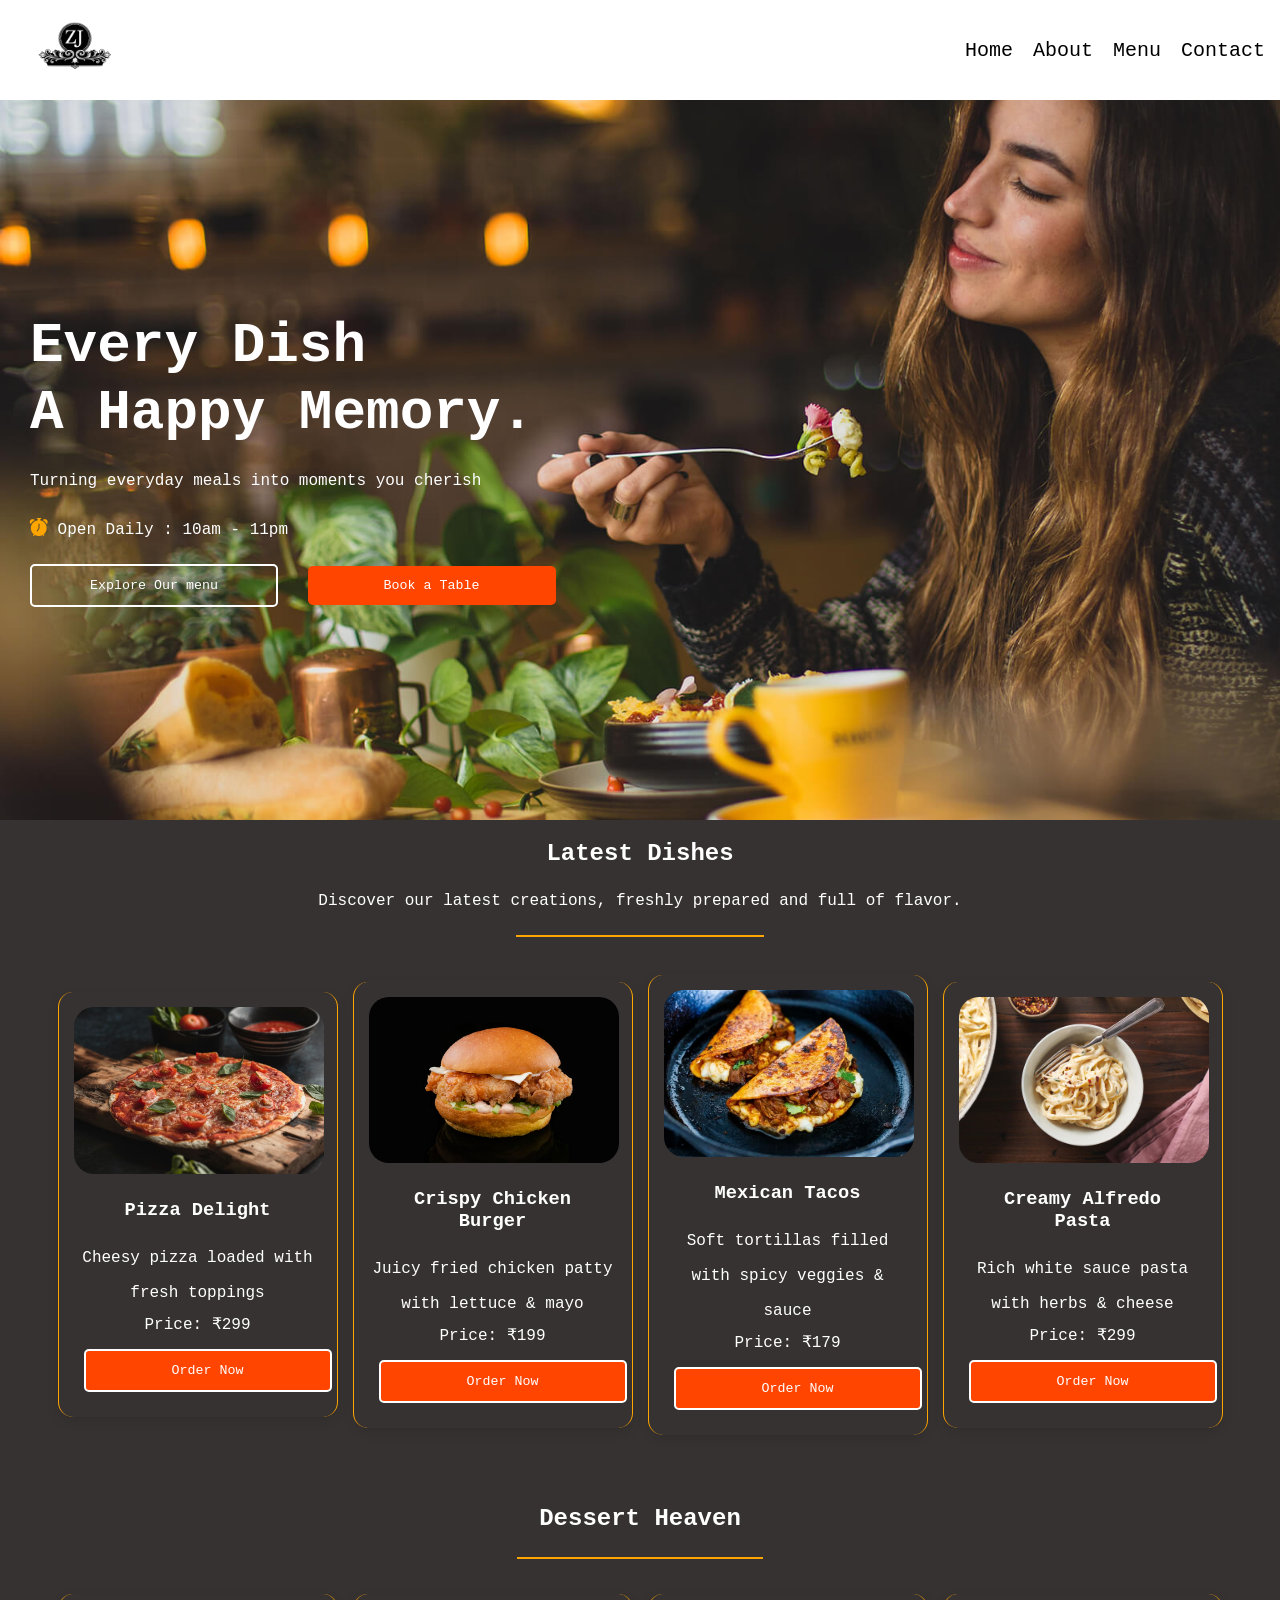
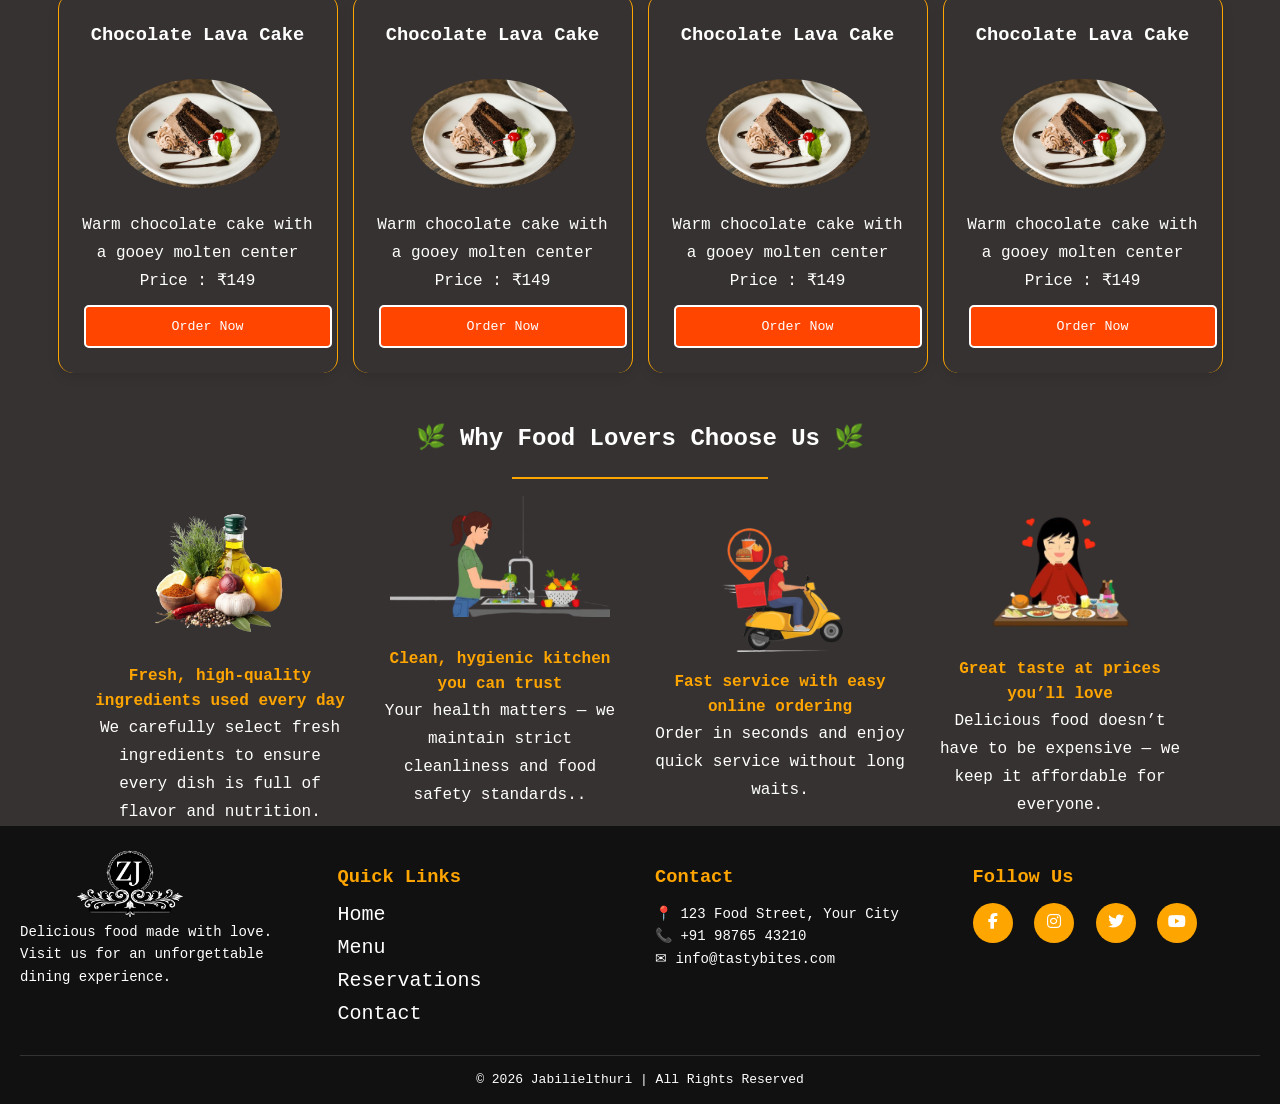
==== commit 30feb852: "add contact page" ====
--- a/index.html
+++ b/index.html
@@ -18,8 +18,8 @@
         <nav class="nav-bar">
             <a href="index.html">Home</a>
             <a href="about.html">About</a>
-            <a href="#">Menu</a>
-            <a href="#">Contact</a>
+            <a href="menu.html">Menu</a>
+            <a href="contact.html">Contact</a>
         </nav>
     </header>
     <main>
--- a/css/index.css
+++ b/css/index.css
@@ -132,7 +132,7 @@
     flex-wrap: wrap;
     justify-content: center;
     align-items: center;
-    margin-top:35px;
+    margin-top: 35px;
 
 }
 
@@ -175,8 +175,8 @@
     color: orange;
 }
 
-h1{
-    color:white;
+h1 {
+    color: white;
 }
 
 h3 {
@@ -198,20 +198,206 @@
 
 
 .about-container {
+    display: flex;
+    flex-wrap: wrap;
+    justify-content: space-around;
+    align-items: center;
+    gap: 20px;
+}
+
+.about-card {
+    width: 420px;
+    text-align: justify;
+}
+
+.team {
+    margin-top: 45px;
+}
+
+.chef {
+    width: 220px;
+}
+
+.breakfat-img {
+    width: 100px;
+    /* box-shadow: 0 4px 8px rgba(0, 0, 0, 0.1); */
+    border-radius: 15px;
+
+
+}
+
+.break-container {
+    display: flex;
+    gap: 15px;
+      box-shadow: 0 4px 8px rgba(0, 0, 0, 0.1);
+      padding:15px;
+      /* border-left:3px solid orange; */
+      border-bottom:2px solid orange;
+      border-radius:20px;
+
+
+}
+
+.b-sub-card {
+    display: flex;
+    flex-direction: column;
+    justify-content: center;
+    /* align-items: center; */
+}
+
+.price-container {
+    display: flex;
+    justify-content: space-between;
+}
+
+.main-breakfast-container {
+    display: flex;
+    flex-direction: row;
+    justify-content: space-around;
+    flex-wrap: wrap;
+    padding: 20px;
+    
+  
+    margin :20px;
+
+}
+
+
+@media (max-width:996px){
+    .break-container{
+        display: flex;
+        flex-direction:column;
+        justify-content: center;
+        align-items: center;
+    }
+}
+
+.form-container {
+
+    border-radius: 25px;
+    background-color: #474646;
+    box-shadow: 0 4px 8px rgba(0, 0, 0, 0.1);
+    padding: 25px;
+    margin: 20px;
+    width: 550px;
+    border-top:3px solid orange;
+
+}
+
+.form-section {
+    display: flex;
+    justify-content: center;
+    flex-wrap: wrap;
+    /* align-items: center; */
+}
+
+input {
+    background-color: transparent;
+    box-shadow: 0 4px 8px rgba(0, 0, 0, 0.1);
+    border: 1px solid rgb(179, 178, 175);
+    padding: 15px;
+    width: 100%;
+    margin-bottom: 20px;
+    margin-top: 13px;
+}
+
+.reach-out {
+    padding: 10px;
+    color: orange;
+    background-color: #664930;
+    border-radius: 15px;
+    border: none;
+    box-shadow: 0 4px 8px rgba(0, 0, 0, 0.1)
+}
+
+.send-msg {
+    padding-top: 20px;
+    color: white;
+}
+
+.sen-para {
+    padding-top: 18px;
+    padding-bottom: 18px;
+}
+
+.alignment-form-container {
+    display: flex;
+    justify-content: center;
+    gap: 20px;
+
+}
+
+textarea {
+    width: 100%;
+    padding: 15px;
+    background-color: transparent;
+    box-shadow: 0 4px 8px rgba(0, 0, 0, 0.1);
+}
+
+label {
+    color: white;
+
+
+}
+
+.submit {
+    width: 100%;
+    background-color: orangered;
+    padding: 20px;
+    margin-top: 15px;
+    color: white;
+    border: none;
+}
+
+.email-container {
+    display: flex;
+    gap: 15px;
+    padding:20px;
+}
+
+.email-icon {
+    color: orange;
+    font-size: 22px;
+}
+
+.contact-container {
+
+    border-radius: 15px;
+    /* background-color: #474646; */
+    /* box-shadow: 0 4px 8px rgba(0, 0, 0, 0.1); */
+    padding: 25px;
+    margin: 20px;
+    width: 550px;
+
+}
+.contact-head {
+    padding:15px;
+}
+
+
+
+.conat-gal-img {
+    width:150px;
+}
+
+.gallery-container {
     display:flex;
     flex-wrap:wrap;
-    justify-content: space-around;
-    align-items:center;
-    gap:20px;
-}
-
-.about-card{
-    width:420px;
-    text-align: justify;
-}
-.team {
-    margin-top:45px;
-}
-.chef {
-    width:220px;
+    justify-content: center;
+    flex-direction: row;
+    gap:25px;
+}
+
+.menu-btns {
+    background: transparent;
+    padding:10px;
+    border:1px solid orange;
+    border-radius:10px;
+    color :orange;
+    box-shadow: 0 4px 8px rgba(0, 0, 0, 0.1);
+}
+
+.breakfast-head {
+    text-align:center;
+    padding:25px;
 }
--- a/css/navbar.css
+++ b/css/navbar.css
@@ -50,10 +50,7 @@
 }
 
 .logo {
-    width: auto;
-    object-fit: contain;
-    height: 115px;
-    display: block;
+   width:150px;
 }
 
 
@@ -138,5 +135,5 @@
 
 .logo-1 {
     margin-top:-18%;
-    width:250px;
+    width:220px;
 }
